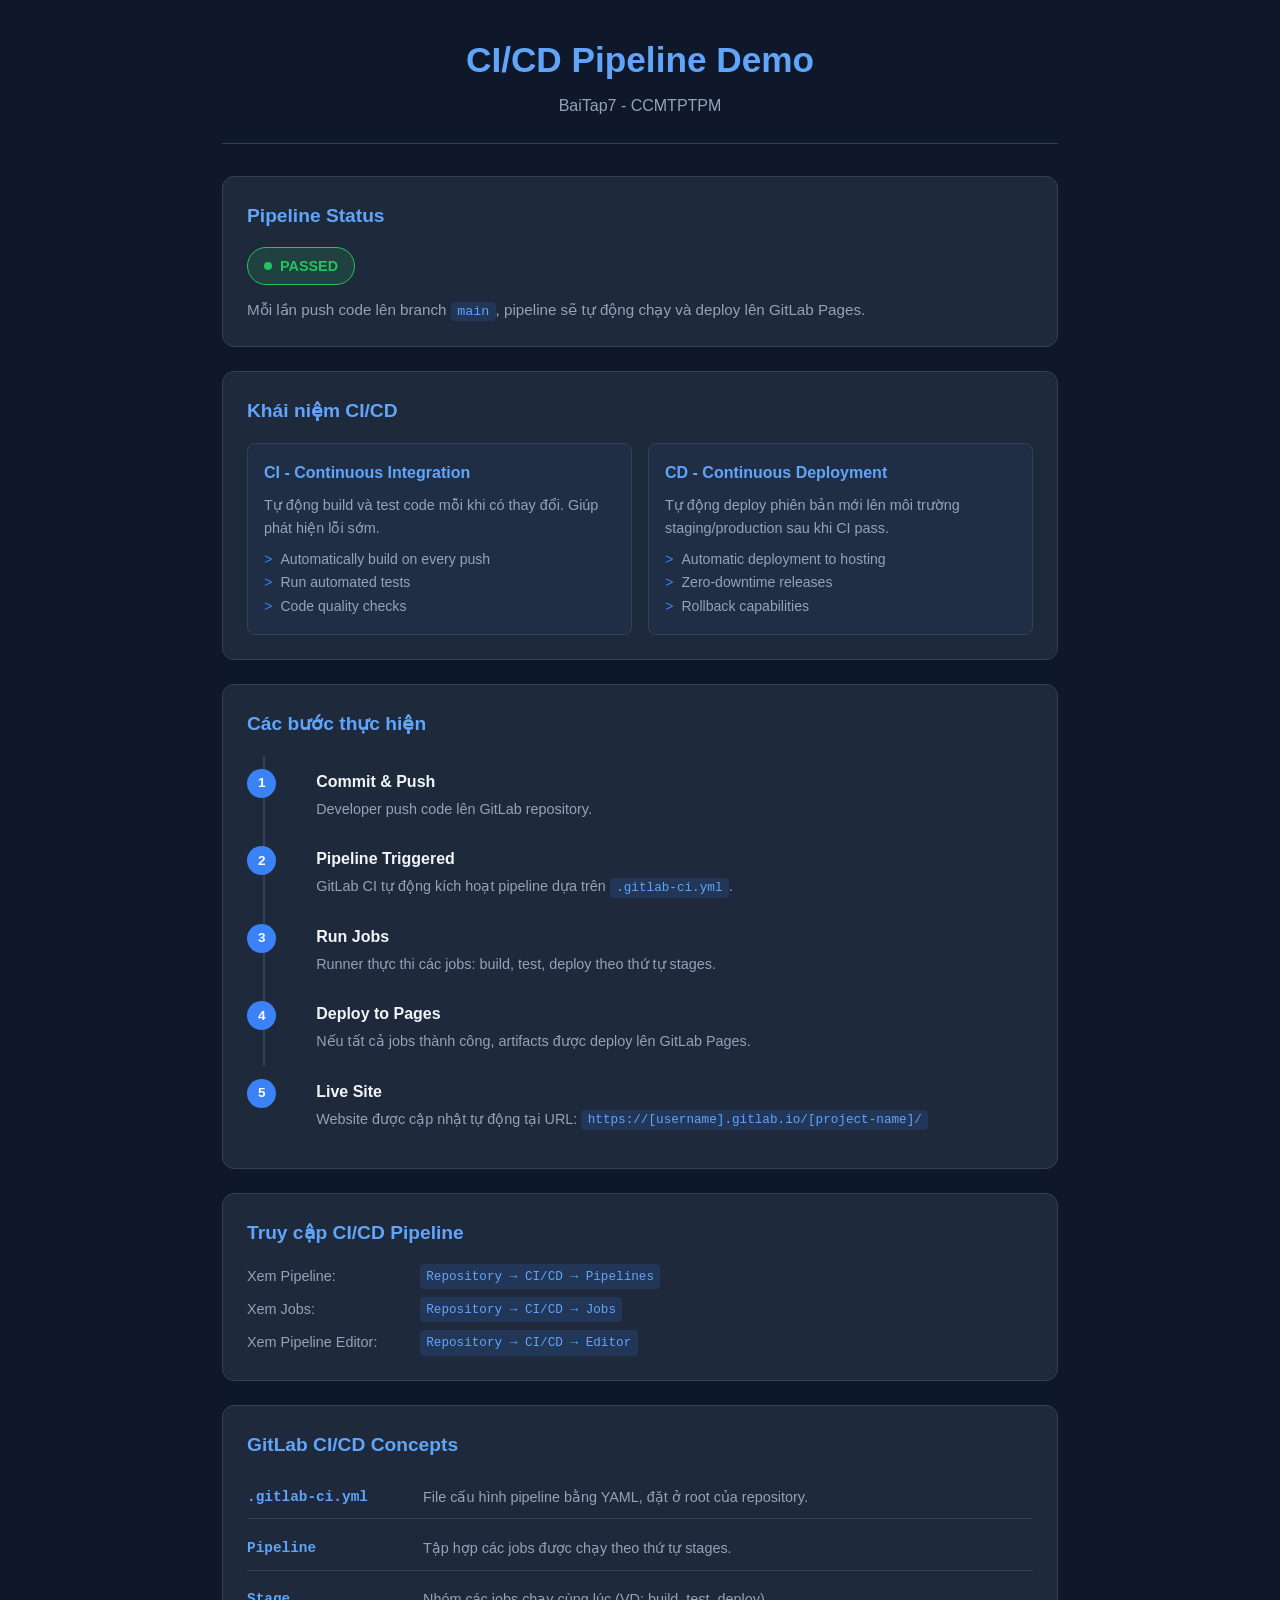
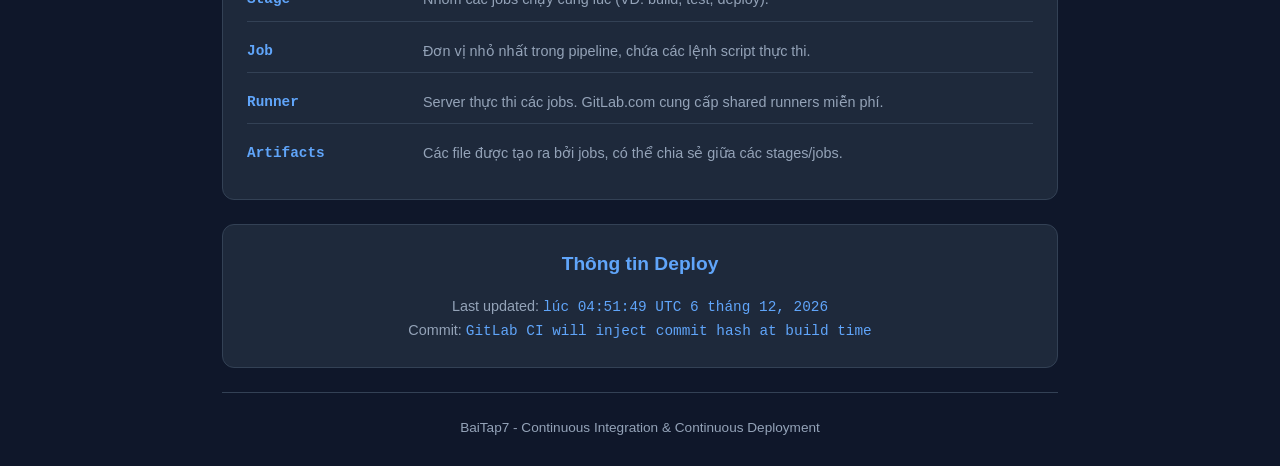
==== BaiTap7/docs/index.html @ 886e0e49 "Rename public folder to docs" ====
<!DOCTYPE html>
<html lang="vi">
<head>
    <meta charset="UTF-8">
    <meta name="viewport" content="width=device-width, initial-scale=1.0">
    <title>CI/CD Demo - BaiTap7</title>
    <link rel="stylesheet" href="styles.css">
</head>
<body>
    <div class="container">
        <header>
            <h1>CI/CD Pipeline Demo</h1>
            <p class="subtitle">BaiTap7 - CCMTPTPM</p>
        </header>

        <main>
            <section class="info-card">
                <h2>Pipeline Status</h2>
                <div class="status-badge passed">
                    <span class="dot"></span>
                    PASSED
                </div>
                <p class="desc">Mỗi lần push code lên branch <code>main</code>, pipeline sẽ tự động chạy và deploy lên GitLab Pages.</p>
            </section>

            <section class="info-card">
                <h2>Khái niệm CI/CD</h2>
                <div class="concept-grid">
                    <div class="concept-item">
                        <h3>CI - Continuous Integration</h3>
                        <p>Tự động build và test code mỗi khi có thay đổi. Giúp phát hiện lỗi sớm.</p>
                        <ul>
                            <li>Automatically build on every push</li>
                            <li>Run automated tests</li>
                            <li>Code quality checks</li>
                        </ul>
                    </div>
                    <div class="concept-item">
                        <h3>CD - Continuous Deployment</h3>
                        <p>Tự động deploy phiên bản mới lên môi trường staging/production sau khi CI pass.</p>
                        <ul>
                            <li>Automatic deployment to hosting</li>
                            <li>Zero-downtime releases</li>
                            <li>Rollback capabilities</li>
                        </ul>
                    </div>
                </div>
            </section>

            <section class="info-card">
                <h2>Các bước thực hiện</h2>
                <ol class="step-list">
                    <li>
                        <strong>Commit & Push</strong>
                        <p>Developer push code lên GitLab repository.</p>
                    </li>
                    <li>
                        <strong>Pipeline Triggered</strong>
                        <p>GitLab CI tự động kích hoạt pipeline dựa trên <code>.gitlab-ci.yml</code>.</p>
                    </li>
                    <li>
                        <strong>Run Jobs</strong>
                        <p>Runner thực thi các jobs: build, test, deploy theo thứ tự stages.</p>
                    </li>
                    <li>
                        <strong>Deploy to Pages</strong>
                        <p>Nếu tất cả jobs thành công, artifacts được deploy lên GitLab Pages.</p>
                    </li>
                    <li>
                        <strong>Live Site</strong>
                        <p>Website được cập nhật tự động tại URL: <code>https://[username].gitlab.io/[project-name]/</code></p>
                    </li>
                </ol>
            </section>

            <section class="info-card">
                <h2>Truy cập CI/CD Pipeline</h2>
                <div class="access-guide">
                    <div class="access-item">
                        <span class="label">Xem Pipeline:</span>
                        <code>Repository → CI/CD → Pipelines</code>
                    </div>
                    <div class="access-item">
                        <span class="label">Xem Jobs:</span>
                        <code>Repository → CI/CD → Jobs</code>
                    </div>
                    <div class="access-item">
                        <span class="label">Xem Pipeline Editor:</span>
                        <code>Repository → CI/CD → Editor</code>
                    </div>
                </div>
            </section>

            <section class="info-card">
                <h2>GitLab CI/CD Concepts</h2>
                <div class="concepts-table">
                    <div class="concept-row">
                        <span class="term">.gitlab-ci.yml</span>
                        <span class="definition">File cấu hình pipeline bằng YAML, đặt ở root của repository.</span>
                    </div>
                    <div class="concept-row">
                        <span class="term">Pipeline</span>
                        <span class="definition">Tập hợp các jobs được chạy theo thứ tự stages.</span>
                    </div>
                    <div class="concept-row">
                        <span class="term">Stage</span>
                        <span class="definition">Nhóm các jobs chạy cùng lúc (VD: build, test, deploy).</span>
                    </div>
                    <div class="concept-row">
                        <span class="term">Job</span>
                        <span class="definition">Đơn vị nhỏ nhất trong pipeline, chứa các lệnh script thực thi.</span>
                    </div>
                    <div class="concept-row">
                        <span class="term">Runner</span>
                        <span class="definition">Server thực thi các jobs. GitLab.com cung cấp shared runners miễn phí.</span>
                    </div>
                    <div class="concept-row">
                        <span class="term">Artifacts</span>
                        <span class="definition">Các file được tạo ra bởi jobs, có thể chia sẻ giữa các stages/jobs.</span>
                    </div>
                </div>
            </section>

            <section class="info-card timestamp-section">
                <h2>Thông tin Deploy</h2>
                <div class="timestamp-info">
                    <p>Last updated: <span id="timestamp">-</span></p>
                    <p>Commit: <span id="commit-hash">-</span></p>
                </div>
            </section>
        </main>

        <footer>
            <p>BaiTap7 - Continuous Integration &amp; Continuous Deployment</p>
        </footer>
    </div>

    <script src="js/main.js"></script>
</body>
</html>
---- BaiTap7/docs/styles.css ----
* {
    margin: 0;
    padding: 0;
    box-sizing: border-box;
}

:root {
    --bg-primary: #0f172a;
    --bg-card: #1e293b;
    --text-primary: #f1f5f9;
    --text-secondary: #94a3b8;
    --accent: #3b82f6;
    --accent-light: #60a5fa;
    --success: #22c55e;
    --border: #334155;
}

body {
    font-family: -apple-system, BlinkMacSystemFont, 'Segoe UI', Roboto, sans-serif;
    background-color: var(--bg-primary);
    color: var(--text-primary);
    line-height: 1.6;
    min-height: 100vh;
}

.container {
    max-width: 900px;
    margin: 0 auto;
    padding: 2rem;
}

header {
    text-align: center;
    margin-bottom: 2rem;
    padding-bottom: 1.5rem;
    border-bottom: 1px solid var(--border);
}

header h1 {
    font-size: 2.2rem;
    color: var(--accent-light);
    margin-bottom: 0.3rem;
}

header .subtitle {
    color: var(--text-secondary);
    font-size: 1rem;
}

.info-card {
    background: var(--bg-card);
    border-radius: 12px;
    padding: 1.5rem;
    margin-bottom: 1.5rem;
    border: 1px solid var(--border);
}

.info-card h2 {
    font-size: 1.2rem;
    margin-bottom: 1rem;
    color: var(--accent-light);
}

.status-badge {
    display: inline-flex;
    align-items: center;
    gap: 0.5rem;
    padding: 0.4rem 1rem;
    border-radius: 20px;
    font-weight: 700;
    font-size: 0.9rem;
    margin-bottom: 0.8rem;
}

.status-badge.passed {
    background: rgba(34, 197, 94, 0.15);
    color: var(--success);
    border: 1px solid var(--success);
}

.status-badge .dot {
    width: 8px;
    height: 8px;
    border-radius: 50%;
    background: currentColor;
    animation: pulse 2s infinite;
}

@keyframes pulse {
    0%, 100% { opacity: 1; }
    50% { opacity: 0.4; }
}

.desc {
    color: var(--text-secondary);
    font-size: 0.95rem;
}

.desc code, .info-card code {
    background: rgba(59, 130, 246, 0.15);
    color: var(--accent-light);
    padding: 0.15rem 0.4rem;
    border-radius: 4px;
    font-size: 0.88em;
}

.concept-grid {
    display: grid;
    grid-template-columns: 1fr 1fr;
    gap: 1rem;
}

.concept-item {
    background: rgba(59, 130, 246, 0.05);
    border: 1px solid var(--border);
    border-radius: 8px;
    padding: 1rem;
}

.concept-item h3 {
    font-size: 1rem;
    margin-bottom: 0.5rem;
    color: var(--accent-light);
}

.concept-item p {
    color: var(--text-secondary);
    font-size: 0.9rem;
    margin-bottom: 0.5rem;
}

.concept-item ul {
    list-style: none;
    font-size: 0.88rem;
    color: var(--text-secondary);
}

.concept-item ul li::before {
    content: ">";
    color: var(--accent);
    margin-right: 0.5rem;
    font-family: monospace;
}

.step-list {
    list-style: none;
    counter-reset: step;
}

.step-list li {
    counter-increment: step;
    padding: 0.8rem 0.8rem 0.8rem 3.2rem;
    position: relative;
    border-left: 2px solid var(--border);
    margin-left: 1rem;
}

.step-list li:last-child {
    border-left-color: transparent;
}

.step-list li::before {
    content: counter(step);
    position: absolute;
    left: -1.1rem;
    width: 1.8rem;
    height: 1.8rem;
    background: var(--accent);
    color: white;
    border-radius: 50%;
    display: flex;
    align-items: center;
    justify-content: center;
    font-size: 0.85rem;
    font-weight: 700;
}

.step-list li strong {
    color: var(--text-primary);
    display: block;
    margin-bottom: 0.2rem;
}

.step-list li p {
    color: var(--text-secondary);
    font-size: 0.9rem;
}

.access-guide {
    display: flex;
    flex-direction: column;
    gap: 0.5rem;
}

.access-item {
    display: flex;
    align-items: center;
    gap: 0.8rem;
    font-size: 0.9rem;
}

.access-item .label {
    color: var(--text-secondary);
    min-width: 160px;
}

.concepts-table {
    display: flex;
    flex-direction: column;
    gap: 0.5rem;
}

.concept-row {
    display: grid;
    grid-template-columns: 160px 1fr;
    gap: 1rem;
    padding: 0.6rem 0;
    border-bottom: 1px solid var(--border);
    font-size: 0.9rem;
}

.concept-row:last-child {
    border-bottom: none;
}

.term {
    color: var(--accent-light);
    font-family: monospace;
    font-weight: 600;
}

.definition {
    color: var(--text-secondary);
}

.timestamp-section {
    text-align: center;
}

.timestamp-info {
    font-size: 0.9rem;
    color: var(--text-secondary);
}

.timestamp-info span {
    color: var(--accent-light);
    font-family: monospace;
}

footer {
    text-align: center;
    padding-top: 1.5rem;
    border-top: 1px solid var(--border);
    color: var(--text-secondary);
    font-size: 0.85rem;
}

@media (max-width: 600px) {
    .container {
        padding: 1rem;
    }

    .concept-grid {
        grid-template-columns: 1fr;
    }

    .concept-row {
        grid-template-columns: 1fr;
        gap: 0.2rem;
    }

    .access-item {
        flex-direction: column;
        align-items: flex-start;
    }
}
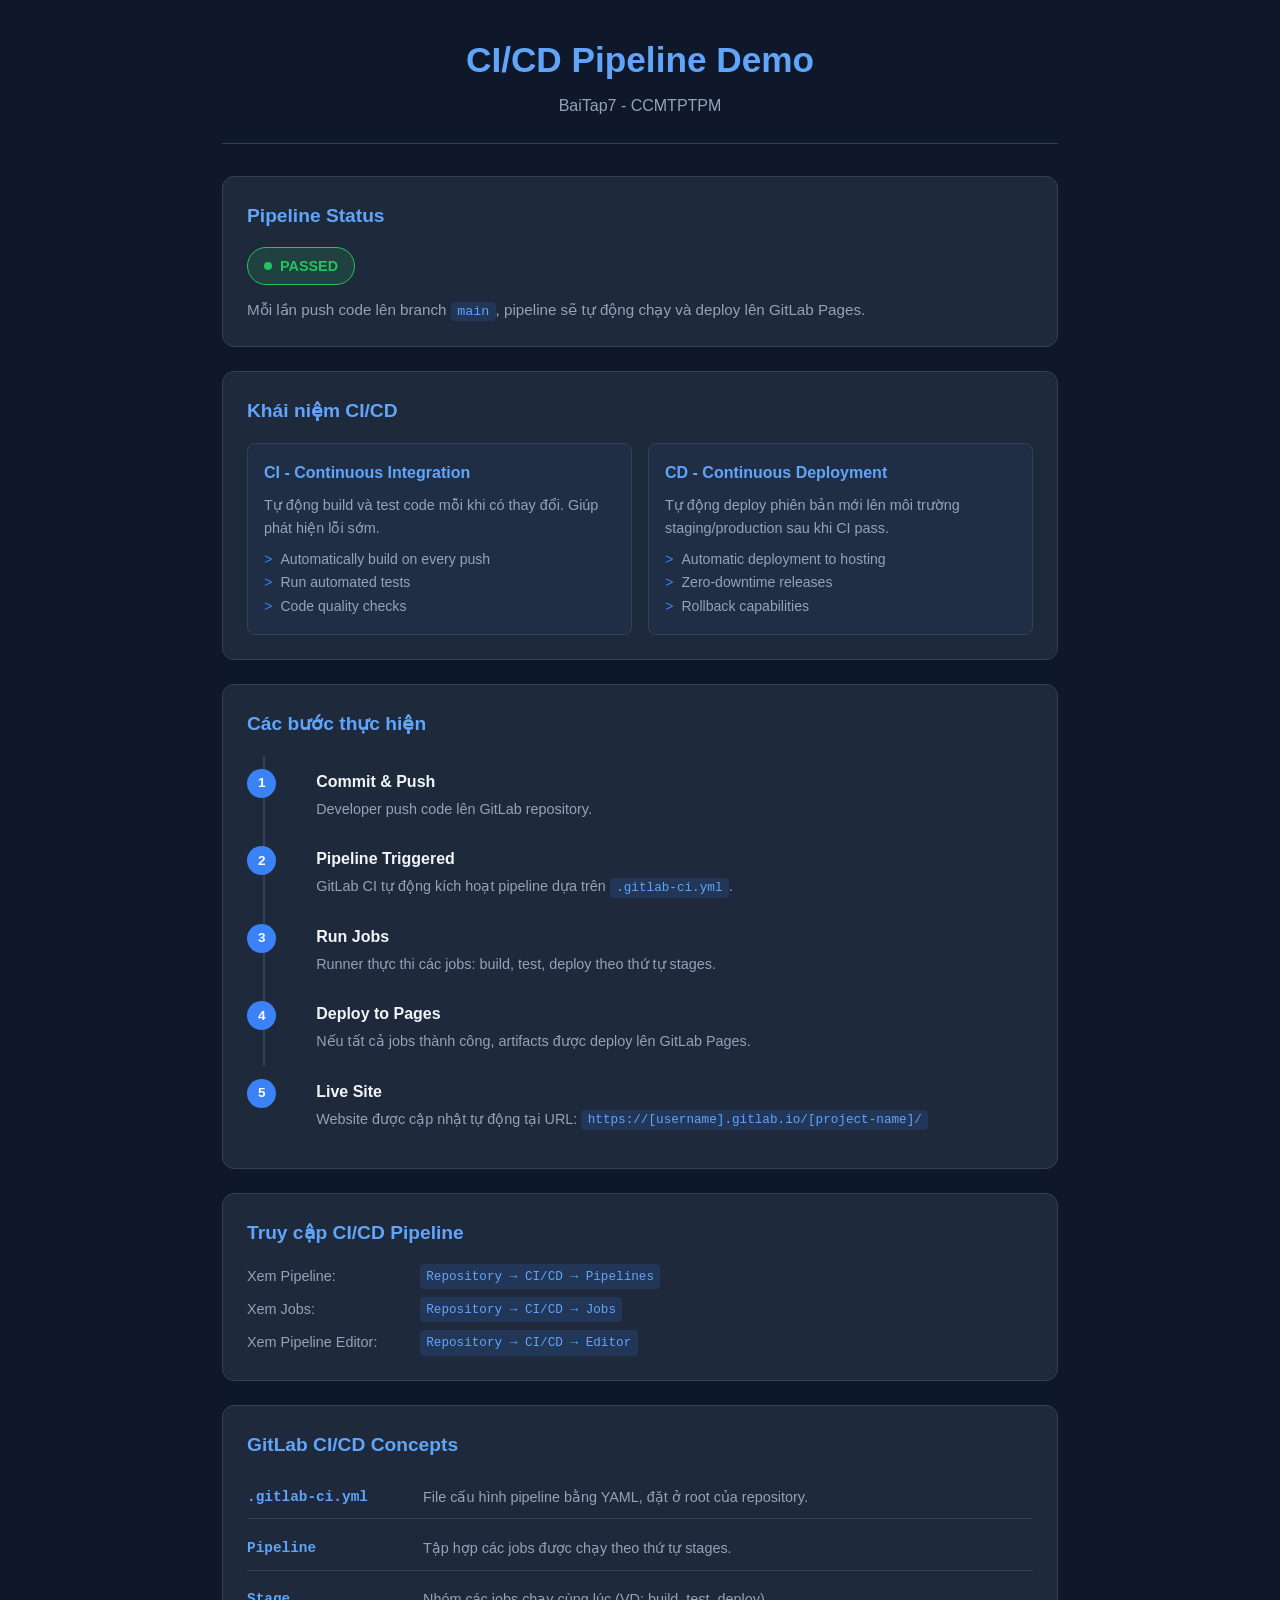
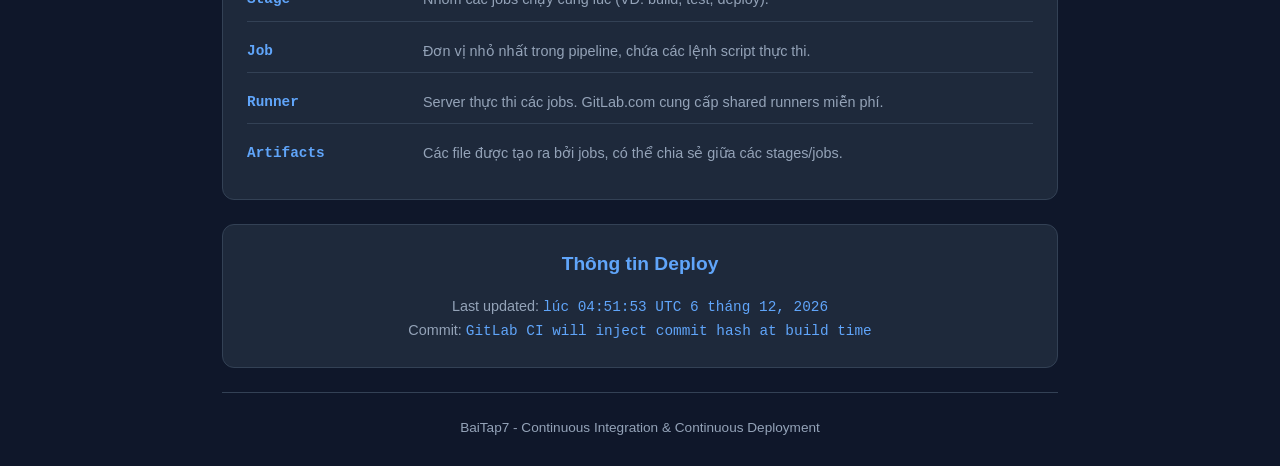
==== commit a7d0c2b1: "Update docs files for GitHub Pages site" ====
--- a/BaiTap7/docs/index.html
+++ b/BaiTap7/docs/index.html
@@ -139,3 +139,4 @@
 </body>
 </html>
 
+
--- a/BaiTap7/docs/styles.css
+++ b/BaiTap7/docs/styles.css
@@ -275,3 +275,4 @@
     }
 }
 
+
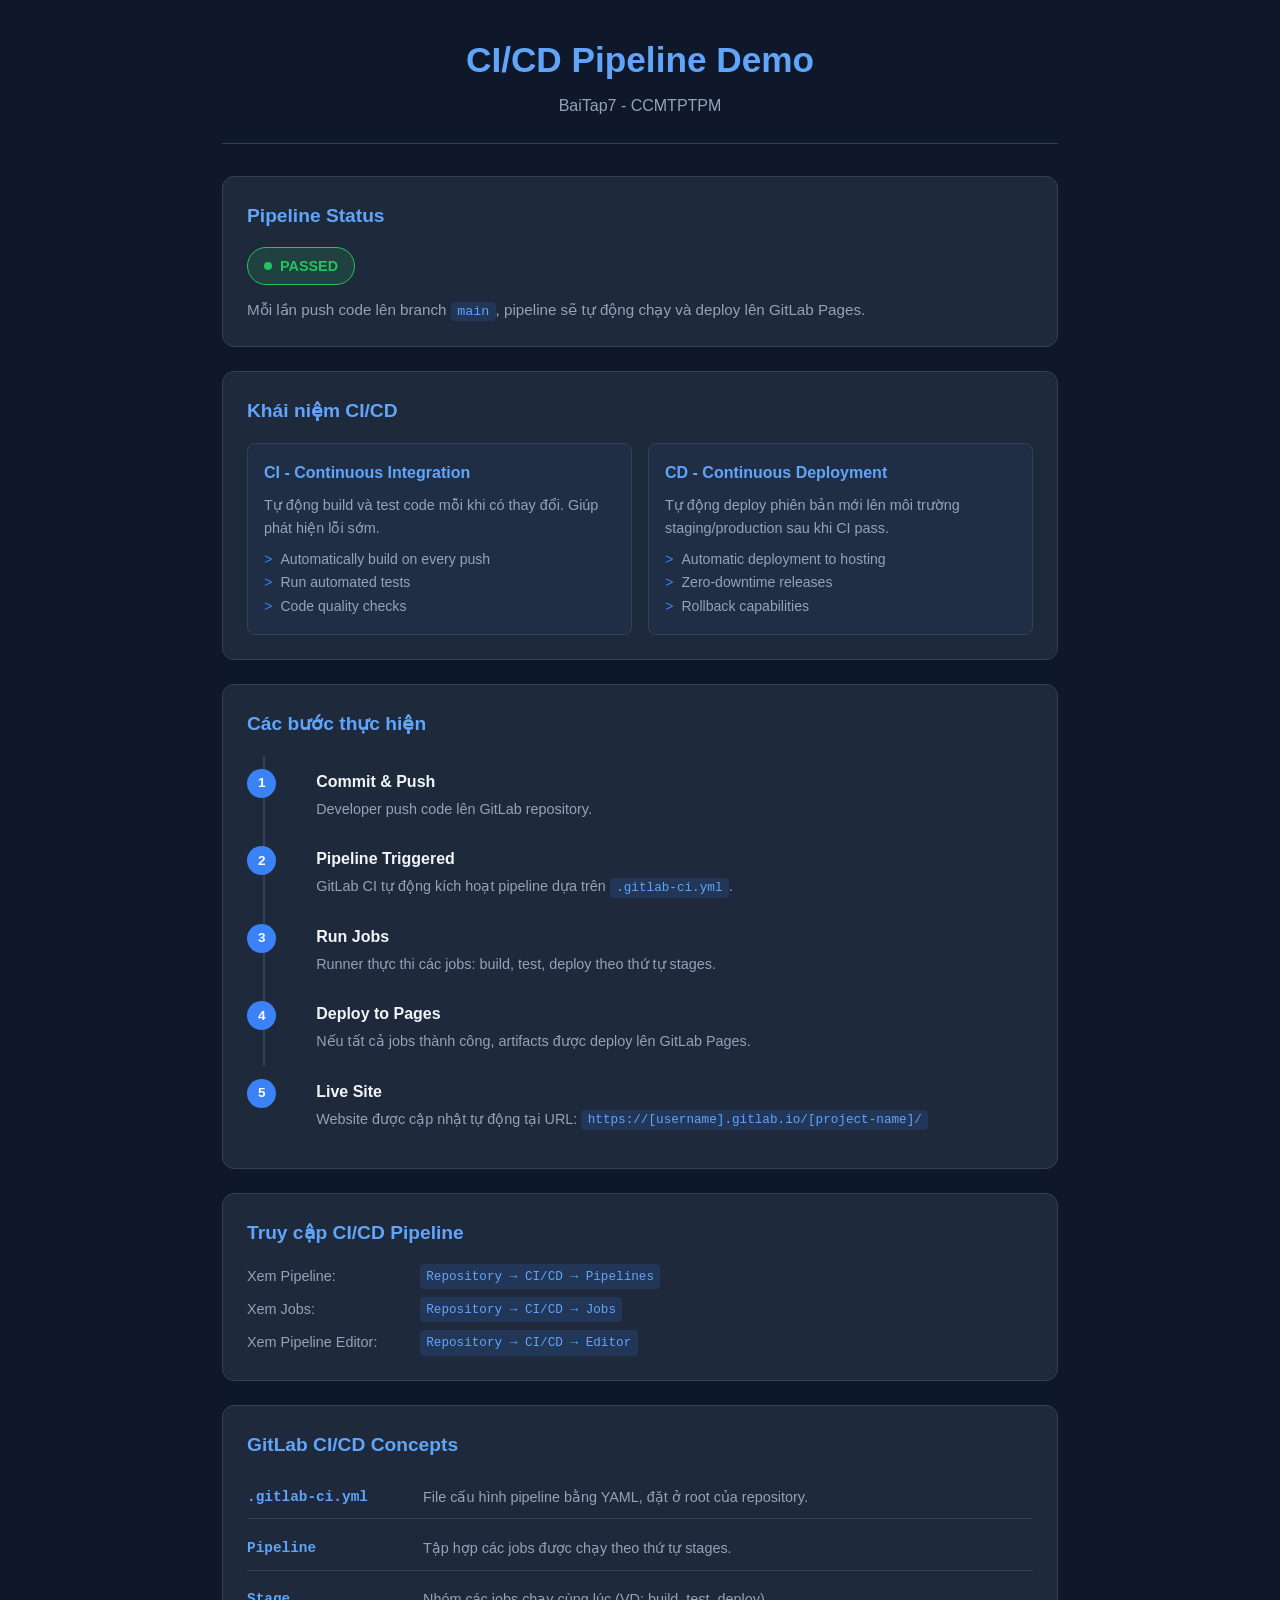
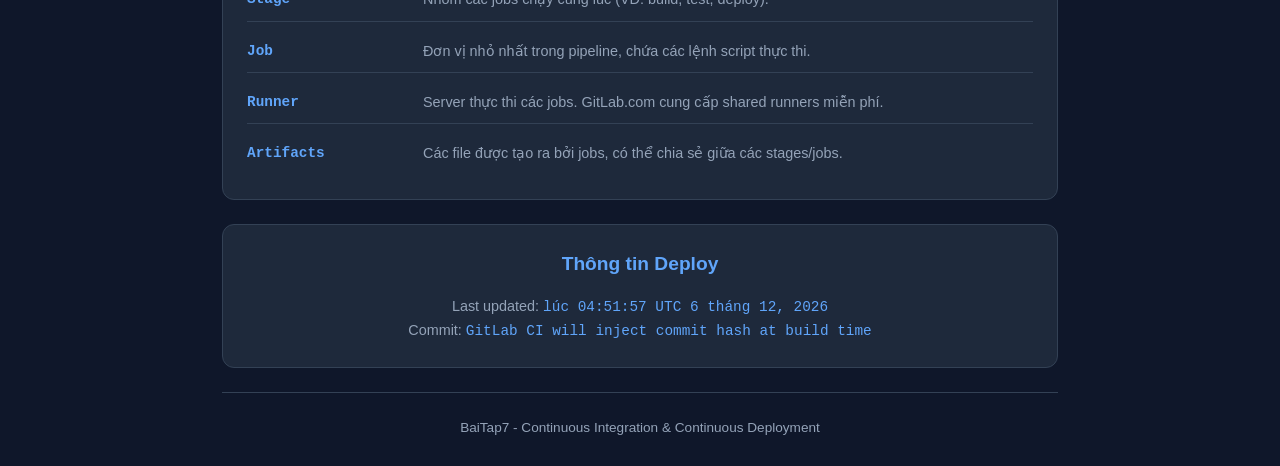
==== commit 0efebfcf: "push code" ====
--- a/BaiTap7/docs/index.html
+++ b/BaiTap7/docs/index.html
@@ -1,3 +1,4 @@
+
 <!DOCTYPE html>
 <html lang="vi">
 <head>
